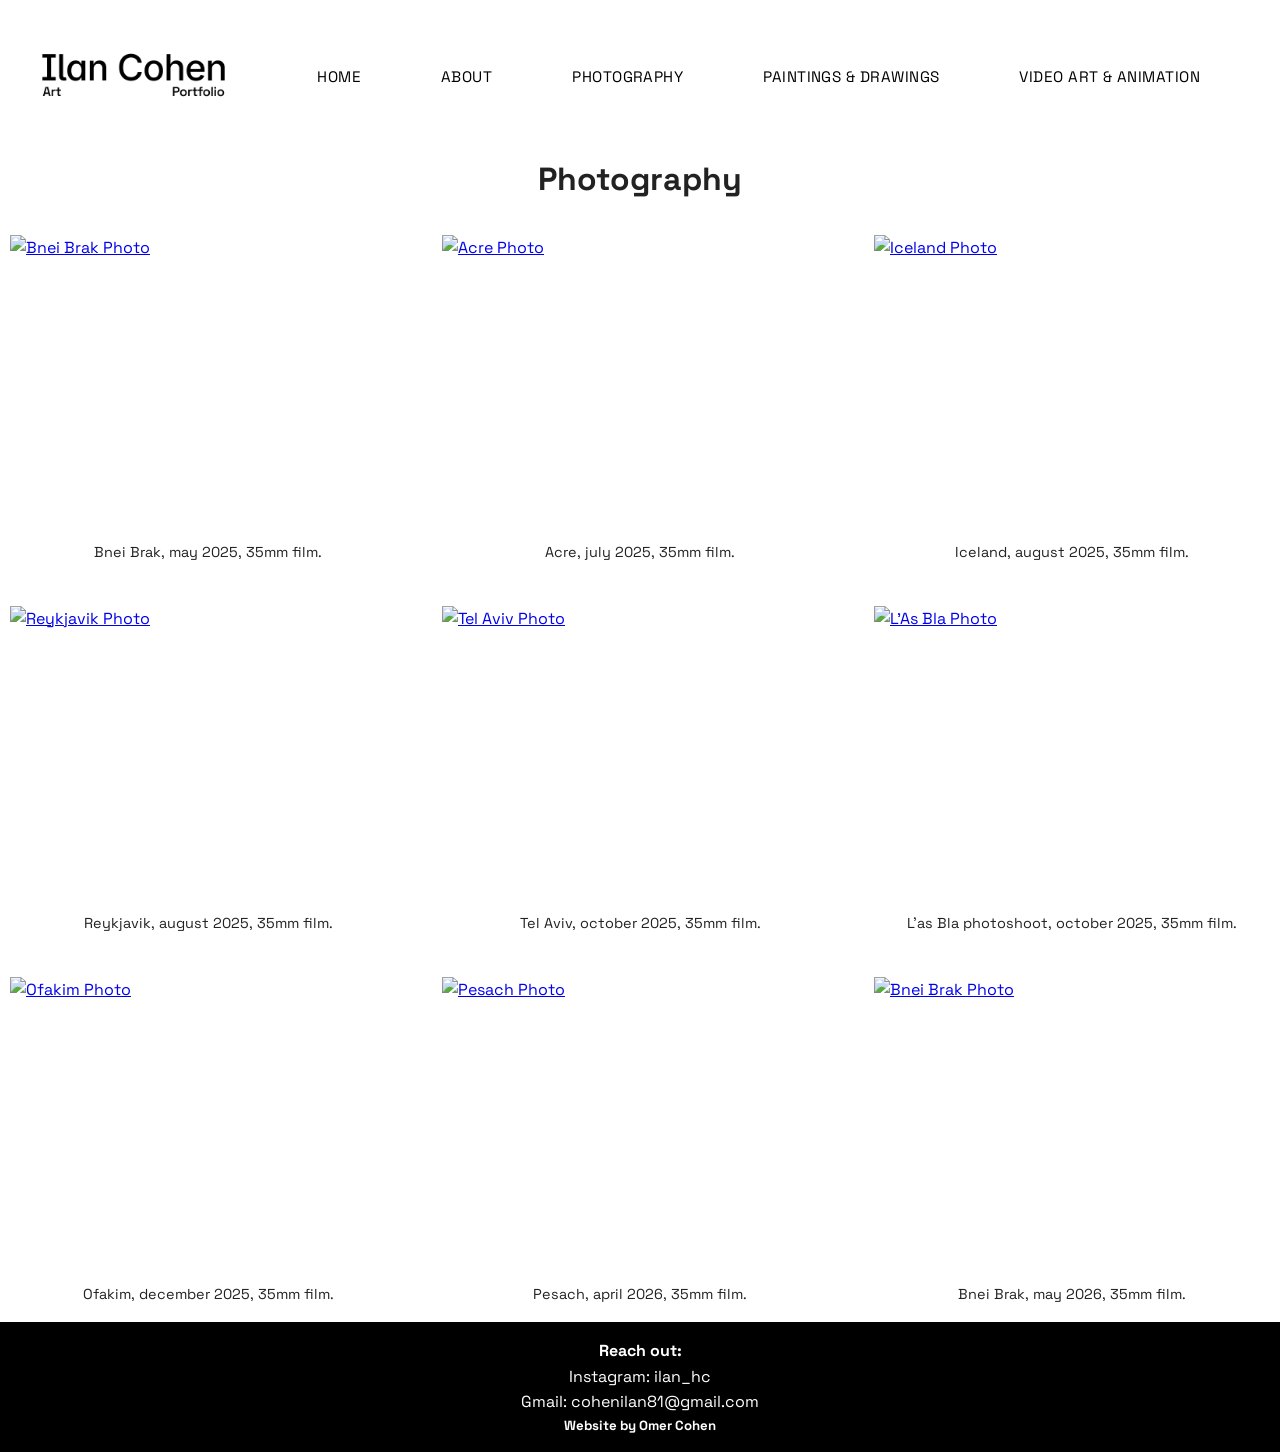
==== wwwroot/photos.html @ db68b719 "initial commit" ====
<!DOCTYPE html>
<html lang="en">
<head>
    <meta charset="UTF-8">
    <title>Photography - Ilan Cohen Portfolio</title>
    <link rel="preconnect" href="https://fonts.googleapis.com">
    <link rel="preconnect" href="https://fonts.gstatic.com" crossorigin>
    <link href="https://fonts.googleapis.com/css2?family=Space+Grotesk:wght@300..700&display=swap" rel="stylesheet">
    <link rel="stylesheet" href="style.css">
</head>
<body>
    
    <div id="shared-header"></div>
    
        <h1 class="page_header">Photography<br></h1>
        <div class="photo_grid">
            <div class="photo_item">
                <a href="https://drive.google.com/drive/folders/1FwYta9BR4VK-frxfjeyRCBFjRxw-U2Np?usp=sharing" target="_blank" >
                <img src="/Internet Project Photos/Bnei_Brak25.JPG" alt="Bnei Brak Photo"> 
                </a>
                 <p>Bnei Brak, may 2025, 35mm film.</p>
            </div>
            <div class="photo_item">
                <a href="https://drive.google.com/drive/folders/1OWJSlkPt9DWERGLZ8x-Ksgy8egIh6c4p?usp=sharing" target="_blank" >
                <img src="/Internet Project Photos/Acre_25.JPG" alt="Acre Photo"> 
                </a>
                 <p>Acre, july 2025, 35mm film.</p>
            </div>
            <div class="photo_item">
                <a href="https://drive.google.com/drive/folders/1llLUBYEax-vYp_1FQ2hnks25PaWHAeLM?usp=sharing" target="_blank" >
                <img src="/Internet Project Photos/Iceland25.JPEG" alt="Iceland Photo"> 
                </a>
                 <p>Iceland, august 2025, 35mm film.</p>
            </div>
            <div class="photo_item">
                 <a href="https://drive.google.com/drive/folders/1-jOJxgfkgQAwJM2JpV6Apt4_-HjDsdun?usp=sharing" target="_blank" >
                 <img src="/Internet Project Photos/Reykjavik25.jpg" alt="Reykjavik Photo"> 
                 </a>
                 <p>Reykjavik, august 2025, 35mm film.</p>
            </div>
            <div class="photo_item">
                <a href="https://drive.google.com/drive/folders/1pX8p5YRN6sWwqJsq_xYK8-6T4mg_r68J?usp=sharing" target="_blank" >
                <img src="/Internet Project Photos/TelAvivStreet25.JPG" alt="Tel Aviv Photo"> 
                </a>
                 <p>Tel Aviv, october 2025, 35mm film.</p>
            </div>
            <div class="photo_item">
                <a href="https://drive.google.com/drive/folders/1G5hM302qBVJ1ytEwpDE4LOnvIeJKvJP7?usp=sharing" target="_blank" >
                <img  src="/Internet Project Photos/L'asBla.jpg" alt="L'As Bla Photo"> 
                </a>
                 <p>L'as Bla photoshoot, october 2025, 35mm film.</p>
            </div>
            <div class="photo_item">
                <a href="https://drive.google.com/drive/folders/1rF5LGSJVzXGKJwaupWq1M8GMky8VYDpu?usp=sharing" target="_blank" >
                <img src="/Internet Project Photos/Ofakim25.jpg" alt="Ofakim Photo"> 
                </a>
                 <p>Ofakim, december 2025, 35mm film.</p>
            </div>
            <div class="photo_item">
                <a href="https://drive.google.com/drive/folders/1AEEVtgHPZoHJaIF7U7-BUQhbOe0TA2Ud?usp=sharing" target="_blank" >
                <img src="/Internet Project Photos/Pesach26.JPG" alt="Pesach Photo"> 
                </a>
                 <p>Pesach, april 2026, 35mm film.</p>
            </div>
            <div class="photo_item">
                <a href="https://drive.google.com/drive/folders/1cp4Ck0zhhmJe0jiboqH3-clqBB8EJkwR?usp=sharing" target="_blank" >
                <img src="/Internet Project Photos/BneiBrak26.JPG" alt="Bnei Brak Photo"> 
                </a>
                 <p>Bnei Brak, may 2026, 35mm film.</p>
            </div>
        </div>
    
    <div id="shared-footer"></div>
    <script src="script.js"></script>
</body>
---- wwwroot/style.css ----
* {
    margin: 0;
    padding: 0;
    box-sizing: border-box;
    font-family: "Space Grotesk", sans-serif;
  font-optical-sizing: auto;
  font-weight: medium;
  font-style: normal;
}
html {
    overflow-y: scroll;
    scroll-behavior: smooth;
}

body {
    line-height: 1.6;
    color: #222;
    min-height: 100vh;
    display: flex;
    flex-direction: column;
}


header {
  display: flex;
  align-items: center;
  justify-content: space-between;
  padding: 20px 40px;
  background-color: white;
  padding-right: 80px;
}

#logo {
  margin-top: 20px;
  height: 70px;
  border: none;
}

header nav {
  display: flex;
  gap: 80px;
}

header nav a {
  text-decoration: none;
  color: #000;
  font-weight: medium;
  font-size: 0.95rem;
  letter-spacing: 0.03em;
}

header nav a:hover {
  text-decoration: underline;
}

section {
    background-color: white;
    border: none;
    padding: 24px;
    margin-bottom: 20px;
}
#comments {
    width: 80%;
    overflow-y: scroll;
}
h2 {
    margin-bottom: 12px;
    
}
p,
ul,
table,
img{
    margin-bottom: 16px;
}

li {
    margin-left: 20px;
    margin-bottom: 8px;
}

img {
    max-width: 100%;
    height: auto;
    
}

footer {
    background-color: #000000;
    color: #fff;
    text-align: center;
    padding: 16px;
    margin-top: auto;
}

#list_and_photo{
  display: flex;
  align-items: stretch;
  gap: 40px;
  padding-left: 100px;
}
#home-list {
    display: flex;
  flex-direction: column;
  justify-content: space-between;
  margin: 0;
  padding: 0;
  height: 500px !important;
  width: 50%;
}
#home-list li {
    font-size: x-large;
}
#home-list li a {
    text-decoration: none;
    color: black;
}
#home-photo {

  height: 625px;
  object-fit: cover;
  flex-shrink: 0;
  margin-left: 80px;
  padding-right: 100px;
  border: none;
}
#photo_and_caption {
  display: flex;
  flex-direction: column;
}

#photo-caption {
  margin-top: 8px;
  text-align: center;
}
#title_and_photo {
    display: flex;
  align-items: flex-start;
  
}
#title_photo {
    padding-top: 20px;
    padding-left:100px;
    float: left;
    width: 700px;
    object-fit: cover;
    border: none;
    
}
#title {
  width: 50%;
  display: flex;
  
  justify-content: center;
  
  
  text-align: center;
  padding-top: 180px;
  font-size:300%;
}
#purpose {
    text-align: center;
    padding-top: 50px;
    padding-bottom: 50px;
    color: black;

}
.page_header {
    text-align: center;
    margin-bottom: 20px;
}
.photo_grid {
  display: grid;
  grid-template-columns: repeat(3, 1fr);
  gap: 16px;
}

.photo_item img {
  width: 100%;
  height: 300px;
  object-fit: cover;
  border: none;
  display: block;
  padding: 10px;

}

.photo_item p {
  margin-top: 8px;
  font-size: 0.9em;
  text-align: center;
  
}
.painting_item img {
  object-fit: cover;
  border: none;
  display: block;
  padding: 10px;

}

.painting_item p {
  margin-top: 8px;
  font-size: 0.9em;
  text-align: center;
  
}
.threebyfour {
    margin: 0 auto;
    width: 450px;
    height: 600px;
    margin-top: 30px;
}
.twobyfour{
    margin: 0 auto;
    width: 300px;
    height: 600px;
    margin-top: 30px;
}
.athree {
    margin: 0 auto;
    width: 560px;
    height: 400px;
    margin-top: 30px;
}
.etbytf {
    margin: 0 auto;
    width: 625px;
    height: 450px;
    margin-top: 30px;
}
#videoplayer {
    width: 1000px;
    height: 500px;
    display: block;
    margin: 0 auto;
    margin-bottom: 30px;
    margin-top: 30px;
}
#about_page {
    text-align: center;
}

table {
    width: 40%;
    border-collapse: collapse;
    display: block;
    margin: 0 auto;
}

th,
td {
    border: 1px solid #cfcfcf;
    padding: 10px;
    text-align: left;
}
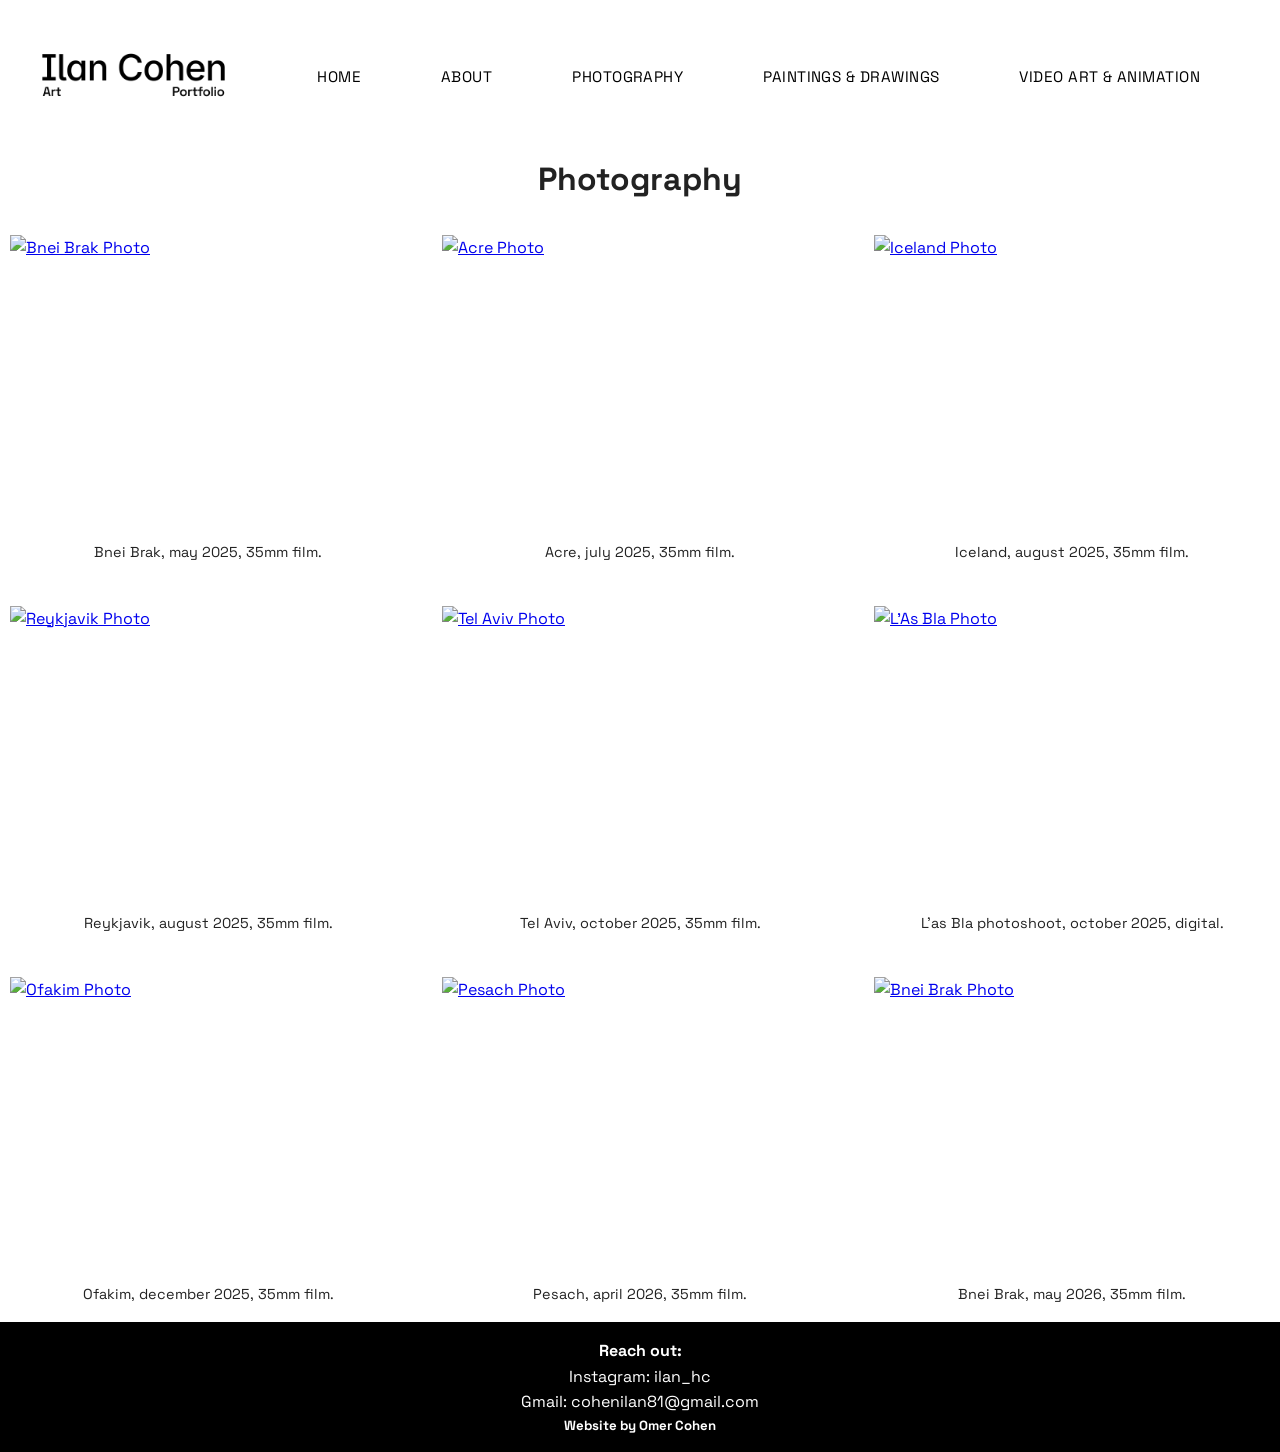
==== commit 9ed957ca: "fixed typo" ====
--- a/wwwroot/photos.html
+++ b/wwwroot/photos.html
@@ -48,7 +48,7 @@
                 <a href="https://drive.google.com/drive/folders/1G5hM302qBVJ1ytEwpDE4LOnvIeJKvJP7?usp=sharing" target="_blank" >
                 <img  src="/Internet Project Photos/L'asBla.jpg" alt="L'As Bla Photo"> 
                 </a>
-                 <p>L'as Bla photoshoot, october 2025, 35mm film.</p>
+                 <p>L'as Bla photoshoot, october 2025, digital.</p>
             </div>
             <div class="photo_item">
                 <a href="https://drive.google.com/drive/folders/1rF5LGSJVzXGKJwaupWq1M8GMky8VYDpu?usp=sharing" target="_blank" >
--- a/wwwroot/style.css
+++ b/wwwroot/style.css
@@ -93,71 +93,76 @@
     margin-top: auto;
 }
 
-#list_and_photo{
-  display: flex;
-  align-items: stretch;
-  gap: 40px;
-  padding-left: 100px;
-}
+#title_and_photo {
+    display: flex;
+    align-items: center;
+    max-width: 1400px;
+    margin: 0 auto;
+    padding: 0 40px;
+    gap: 40px;
+}
+
+#title_photo {
+    padding-top: 20px;
+    width: 50%;
+    max-width: 700px;
+    object-fit: cover;
+    border: none;
+}
+
+#title {
+    width: 50%;
+    display: flex;
+    justify-content: center;
+    align-items: center;
+    text-align: center;
+    font-size: clamp(1.8rem, 4vw, 3rem);
+}
+
+#list_and_photo {
+    display: flex;
+    align-items: stretch;
+    max-width: 1400px;
+    margin: 0 auto;
+    padding: 0 40px;
+    gap: 40px;
+}
+
+#list-side {
+    width: 50%;
+}
+
 #home-list {
     display: flex;
-  flex-direction: column;
-  justify-content: space-between;
-  margin: 0;
-  padding: 0;
-  height: 500px !important;
-  width: 50%;
-}
+    flex-direction: column;
+    justify-content: space-between;
+    height: 500px;
+}
+
 #home-list li {
     font-size: x-large;
 }
+
 #home-list li a {
     text-decoration: none;
     color: black;
 }
+
+#photo_and_caption {
+    width: 50%;
+    display: flex;
+    flex-direction: column;
+}
+
 #home-photo {
-
-  height: 625px;
-  object-fit: cover;
-  flex-shrink: 0;
-  margin-left: 80px;
-  padding-right: 100px;
-  border: none;
-}
-#photo_and_caption {
-  display: flex;
-  flex-direction: column;
-}
-
-#photo-caption {
-  margin-top: 8px;
-  text-align: center;
-}
-#title_and_photo {
-    display: flex;
-  align-items: flex-start;
-  
-}
-#title_photo {
-    padding-top: 20px;
-    padding-left:100px;
-    float: left;
-    width: 700px;
+    width: 100%;
+    height: auto;
+    max-height: 625px;
     object-fit: cover;
+    flex-shrink: 0;
     border: none;
-    
-}
-#title {
-  width: 50%;
-  display: flex;
-  
-  justify-content: center;
-  
-  
-  text-align: center;
-  padding-top: 180px;
-  font-size:300%;
-}
+}
+
 #purpose {
     text-align: center;
     padding-top: 50px;
